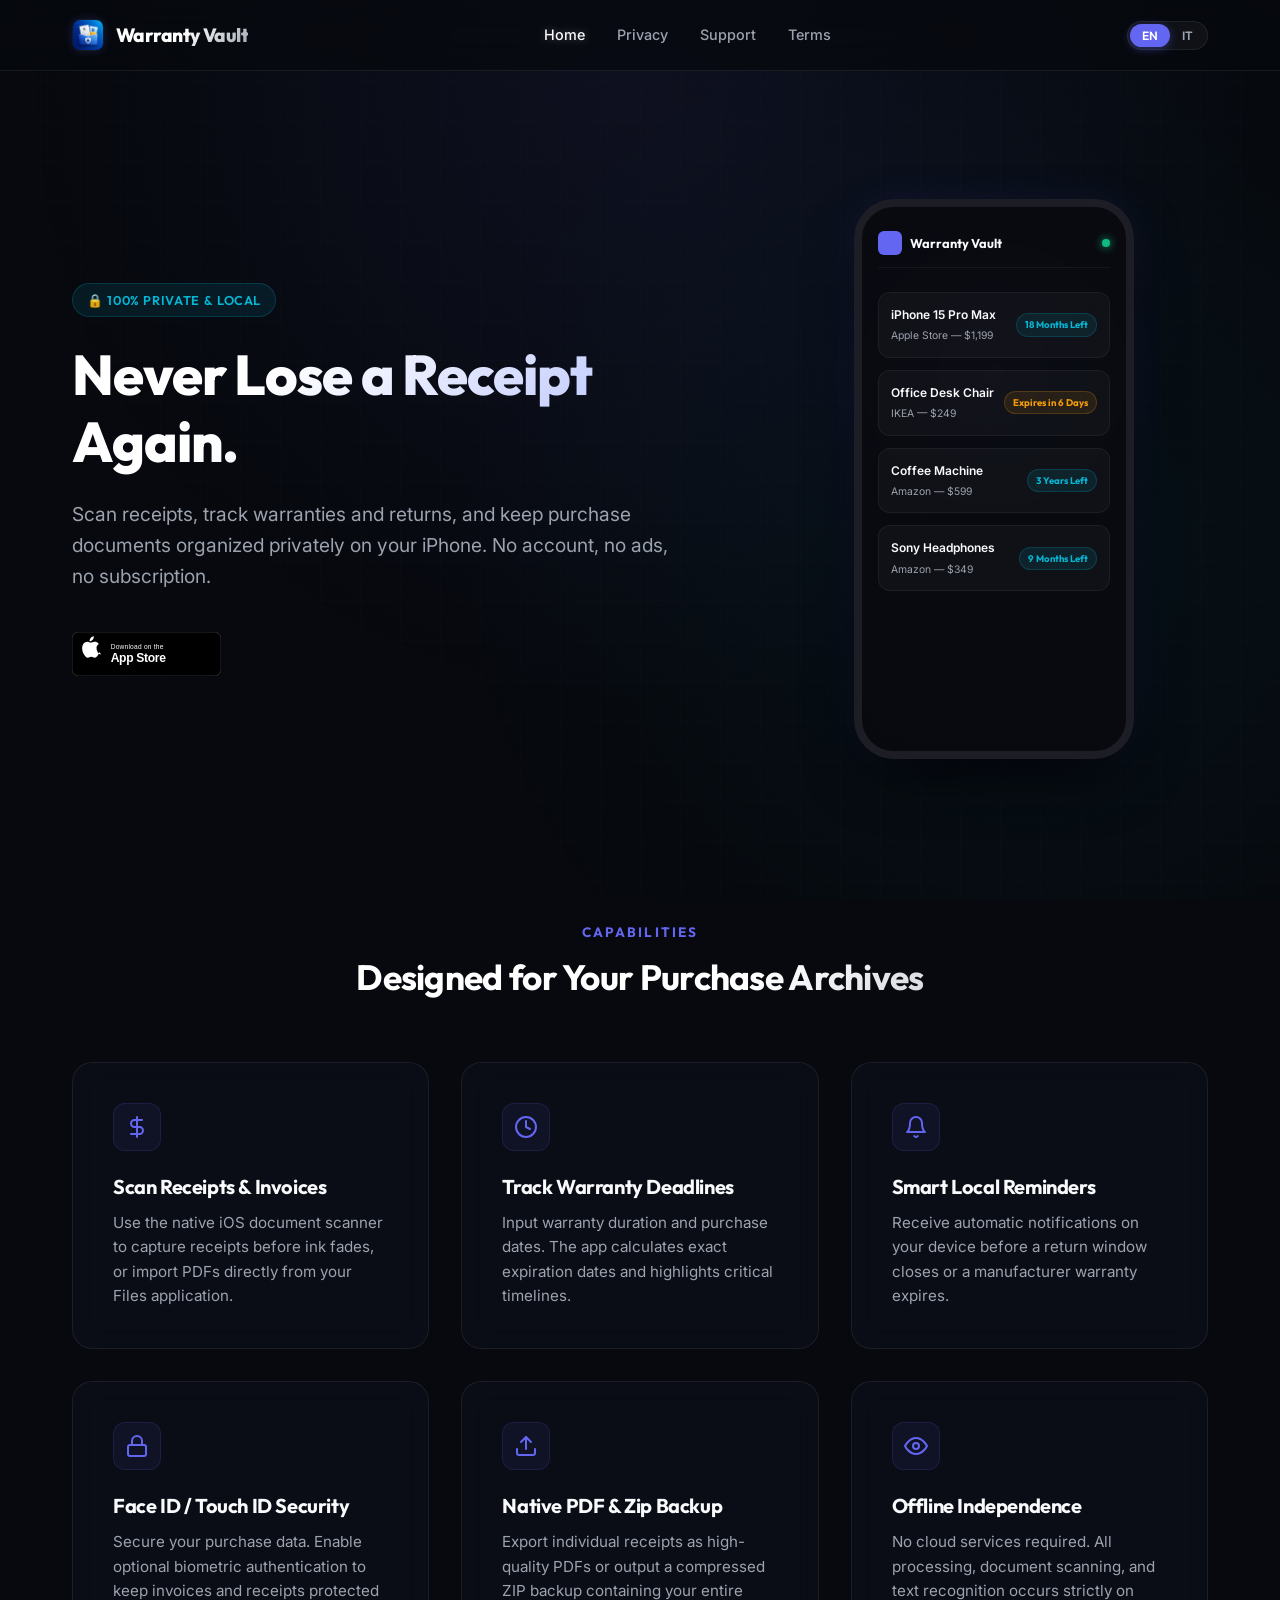
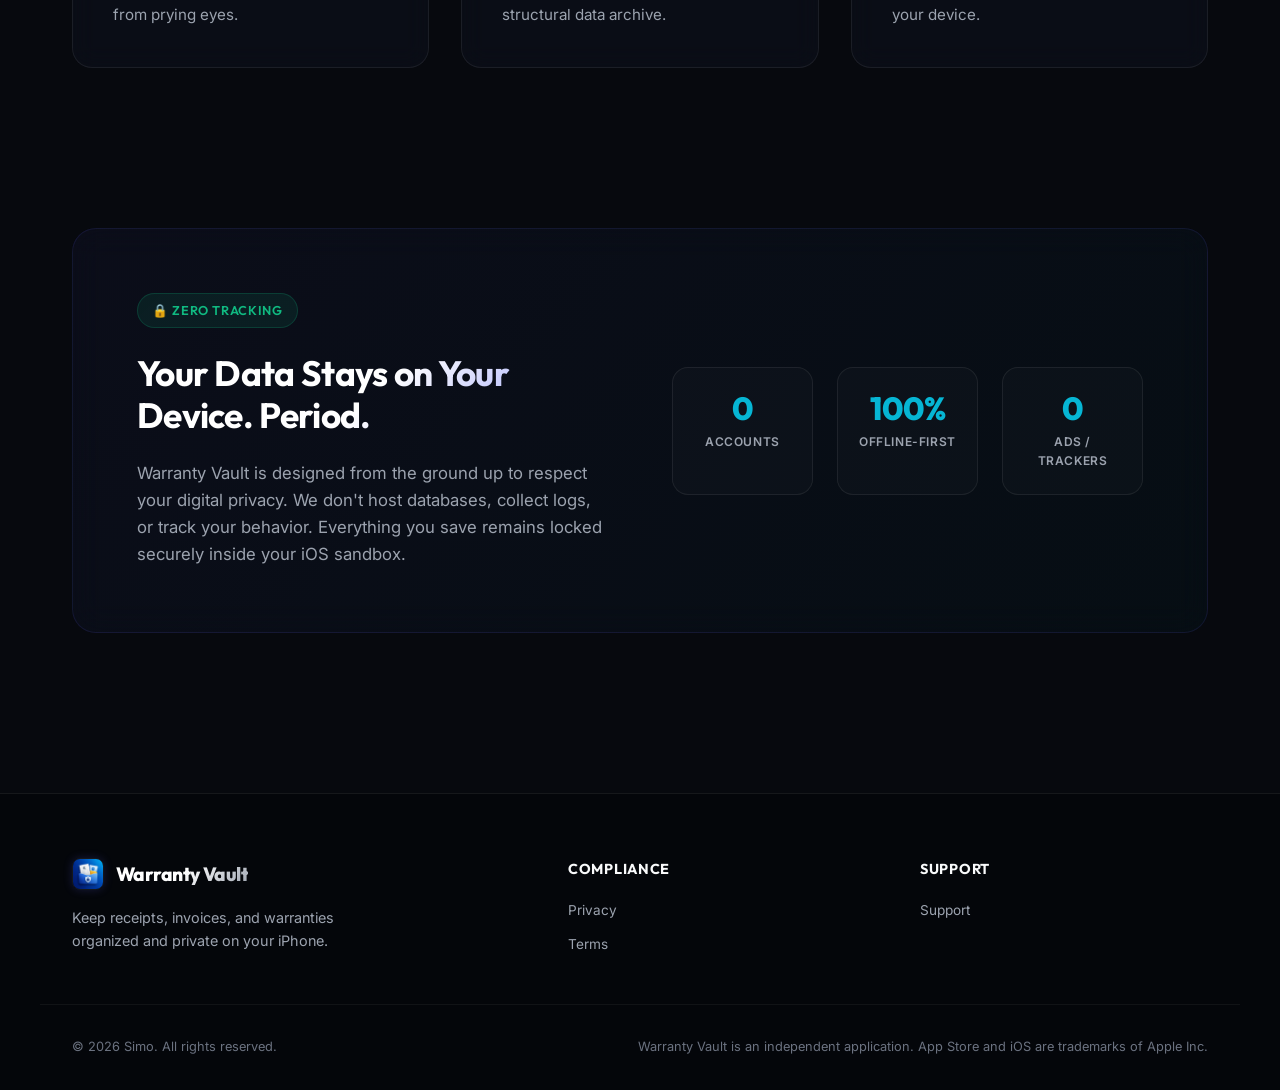
==== docs/index.html @ 7451a9cb "fix app + sito web" ====
<!DOCTYPE html>
<html lang="en">
<head>
  <meta charset="UTF-8">
  <meta name="viewport" content="width=device-width, initial-scale=1.0">
  <title>Warranty Vault — Receipt & Warranty Tracker for iOS</title>
  <meta name="description" content="Scan receipts, track warranties & returns, and keep purchase documents organized privately on your iPhone. No account, no ads, no subscriptions.">
  <link rel="stylesheet" href="style.css">
  <link rel="shortcut icon" href="assets/appicon.png" type="image/png">
</head>
<body>

  <!-- Navigation Header -->
  <header>
    <div class="container nav-container">
      <a href="index.html" class="logo-group">
        <img src="assets/appicon.png" alt="Warranty Vault Logo" class="logo-icon">
        <span class="logo-text">Warranty Vault</span>
      </a>
      
      <nav>
        <ul class="nav-links">
          <li><a href="index.html" class="nav-link active" data-i18n="nav_home">Home</a></li>
          <li><a href="privacy.html" class="nav-link" data-i18n="nav_privacy">Privacy</a></li>
          <li><a href="support.html" class="nav-link" data-i18n="nav_support">Support</a></li>
          <li><a href="terms.html" class="nav-link" data-i18n="nav_terms">Terms</a></li>
        </ul>
      </nav>

      <div class="nav-controls">
        <div class="lang-switch">
          <button class="lang-btn active" id="lang-en" onclick="setLanguage('en')">EN</button>
          <button class="lang-btn" id="lang-it" onclick="setLanguage('it')">IT</button>
        </div>
      </div>
    </div>
  </header>

  <!-- Hero Section -->
  <section class="hero-section">
    <div class="container hero-grid">
      <div class="hero-content">
        <span class="badge-privacy" data-i18n="hero_badge">🔒 100% Private &amp; Local</span>
        <h1 class="hero-title" data-i18n="hero_title">Never Lose a Receipt Again.</h1>
        <p class="hero-subtitle" data-i18n="hero_subtitle">Scan receipts, track warranties, and organize product documents privately in one secure vault. No accounts, no subscriptions, no tracking.</p>
        
        <div class="hero-ctas">
          <a href="#" class="btn-appstore">
            <img src="assets/appstore.svg" alt="Download on the App Store">
          </a>
        </div>
      </div>
      
      <div class="hero-mockup-wrapper">
        <div class="glow-backdrop"></div>
        <div class="phone-mockup-container">
          <div class="mockup-ui">
            <div class="mockup-header">
              <div class="mockup-logo-area">
                <div class="mockup-logo"></div>
                <span class="mockup-logo-text" data-i18n="mockup_logo_text">Warranty Vault</span>
              </div>
              <div class="mockup-status-dot"></div>
            </div>
            
            <div class="mockup-list">
              <div class="mockup-card">
                <div class="mockup-card-left">
                  <span class="mockup-card-title" data-i18n="mockup_c1_title">iPhone 15 Pro Max</span>
                  <span class="mockup-card-sub" data-i18n="mockup_c1_sub">Apple Store — $1,199</span>
                </div>
                <span class="mockup-card-badge badge-cyan" data-i18n="mockup_c1_badge">18 Months Left</span>
              </div>
              
              <div class="mockup-card">
                <div class="mockup-card-left">
                  <span class="mockup-card-title" data-i18n="mockup_c2_title">Office Desk Chair</span>
                  <span class="mockup-card-sub" data-i18n="mockup_c2_sub">IKEA — $249</span>
                </div>
                <span class="mockup-card-badge badge-yellow" data-i18n="mockup_c2_badge">Expires in 6 Days</span>
              </div>

              <div class="mockup-card">
                <div class="mockup-card-left">
                  <span class="mockup-card-title" data-i18n="mockup_c3_title">Coffee Machine</span>
                  <span class="mockup-card-sub" data-i18n="mockup_c3_sub">Amazon — $599</span>
                </div>
                <span class="mockup-card-badge badge-cyan" data-i18n="mockup_c3_badge">3 Years Left</span>
              </div>

              <div class="mockup-card">
                <div class="mockup-card-left">
                  <span class="mockup-card-title" data-i18n="mockup_c4_title">Noise Canceling Headphones</span>
                  <span class="mockup-card-sub" data-i18n="mockup_c4_sub">Sony — $349</span>
                </div>
                <span class="mockup-card-badge badge-cyan" data-i18n="mockup_c4_badge">9 Months Left</span>
              </div>
            </div>
          </div>
        </div>
      </div>
    </div>
  </section>

  <!-- Features Grid -->
  <section class="features-section">
    <div class="container">
      <div class="section-header">
        <span class="section-label" data-i18n="features_label">Capabilities</span>
        <h2 class="section-title" data-i18n="features_title">Designed for Your Purchase Archives</h2>
      </div>

      <div class="features-grid">
        <!-- Feature 1 -->
        <div class="feature-card">
          <div class="feature-icon-box">
            <svg xmlns="http://www.w3.org/2000/svg" width="24" height="24" viewBox="0 0 24 24" fill="none" stroke="currentColor" stroke-width="2" stroke-linecap="round" stroke-linejoin="round"><path d="M12 2v20M17 5H9.5a3.5 3.5 0 0 0 0 7h5a3.5 3.5 0 0 1 0 7H6"/></svg>
          </div>
          <h3 class="feature-card-title" data-i18n="f1_title">Scan Receipts &amp; Invoices</h3>
          <p class="feature-card-desc" data-i18n="f1_desc">Use the native iOS document scanner to capture receipts before ink fades, or import PDFs directly from your Files application.</p>
        </div>

        <!-- Feature 2 -->
        <div class="feature-card">
          <div class="feature-icon-box">
            <svg xmlns="http://www.w3.org/2000/svg" width="24" height="24" viewBox="0 0 24 24" fill="none" stroke="currentColor" stroke-width="2" stroke-linecap="round" stroke-linejoin="round"><circle cx="12" cy="12" r="10"/><polyline points="12 6 12 12 16 14"/></svg>
          </div>
          <h3 class="feature-card-title" data-i18n="f2_title">Track Warranty Deadlines</h3>
          <p class="feature-card-desc" data-i18n="f2_desc">Input warranty duration and purchase dates. The app calculates exact expiration dates and highlights critical timelines.</p>
        </div>

        <!-- Feature 3 -->
        <div class="feature-card">
          <div class="feature-icon-box">
            <svg xmlns="http://www.w3.org/2000/svg" width="24" height="24" viewBox="0 0 24 24" fill="none" stroke="currentColor" stroke-width="2" stroke-linecap="round" stroke-linejoin="round"><path d="M18 8A6 6 0 0 0 6 8c0 7-3 9-3 9h18s-3-2-3-9"/><path d="M13.73 21a2 2 0 0 1-3.46 0"/></svg>
          </div>
          <h3 class="feature-card-title" data-i18n="f3_title">Smart Local Reminders</h3>
          <p class="feature-card-desc" data-i18n="f3_desc">Receive automatic notifications on your device before a return window closes or a manufacturer warranty expires.</p>
        </div>

        <!-- Feature 4 -->
        <div class="feature-card">
          <div class="feature-icon-box">
            <svg xmlns="http://www.w3.org/2000/svg" width="24" height="24" viewBox="0 0 24 24" fill="none" stroke="currentColor" stroke-width="2" stroke-linecap="round" stroke-linejoin="round"><rect x="3" y="11" width="18" height="11" rx="2" ry="2"/><path d="M7 11V7a5 5 0 0 1 10 0v4"/></svg>
          </div>
          <h3 class="feature-card-title" data-i18n="f4_title">Face ID / Touch ID Security</h3>
          <p class="feature-card-desc" data-i18n="f4_desc">Secure your purchase data. Enable optional biometric authentication to keep invoices and receipts protected from prying eyes.</p>
        </div>

        <!-- Feature 5 -->
        <div class="feature-card">
          <div class="feature-icon-box">
            <svg xmlns="http://www.w3.org/2000/svg" width="24" height="24" viewBox="0 0 24 24" fill="none" stroke="currentColor" stroke-width="2" stroke-linecap="round" stroke-linejoin="round"><path d="M21 15v4a2 2 0 0 1-2 2H5a2 2 0 0 1-2-2v-4"/><polyline points="17 8 12 3 7 8"/><line x1="12" y1="3" x2="12" y2="15"/></svg>
          </div>
          <h3 class="feature-card-title" data-i18n="f5_title">Native PDF &amp; Zip Backup</h3>
          <p class="feature-card-desc" data-i18n="f5_desc">Export individual receipts as high-quality PDFs or output a compressed ZIP backup containing your entire structural data archive.</p>
        </div>

        <!-- Feature 6 -->
        <div class="feature-card">
          <div class="feature-icon-box">
            <svg xmlns="http://www.w3.org/2000/svg" width="24" height="24" viewBox="0 0 24 24" fill="none" stroke="currentColor" stroke-width="2" stroke-linecap="round" stroke-linejoin="round"><path d="M1 12s4-8 11-8 11 8 11 8-4 8-11 8-11-8-11-8z"/><circle cx="12" cy="12" r="3"/></svg>
          </div>
          <h3 class="feature-card-title" data-i18n="f6_title">Offline Independence</h3>
          <p class="feature-card-desc" data-i18n="f6_desc">No cloud services required. All processing, document scanning, and text recognition occurs strictly on your device.</p>
        </div>
      </div>
    </div>
  </section>

  <!-- Privacy Callout -->
  <section class="privacy-assurance-section">
    <div class="container">
      <div class="privacy-box">
        <div class="privacy-left">
          <span class="badge-privacy" style="background: rgba(16, 185, 129, 0.1); border-color: rgba(16, 185, 129, 0.2); color: #10b981;" data-i18n="priv_badge">🔒 Zero Tracking</span>
          <h2 class="privacy-title" data-i18n="priv_title">Your Data Stays on Your Device. Period.</h2>
          <p class="privacy-desc" data-i18n="priv_desc">Warranty Vault is designed from the ground up to respect your digital privacy. We don't host databases, collect logs, or track your behavior. Everything you save remains locked securely inside your iOS sandbox.</p>
        </div>
        <div class="privacy-metrics">
          <div class="metric-card">
            <div class="metric-val">0</div>
            <div class="metric-lbl" data-i18n="priv_m1">Accounts</div>
          </div>
          <div class="metric-card">
            <div class="metric-val">100%</div>
            <div class="metric-lbl" data-i18n="priv_m2">Offline-first</div>
          </div>
          <div class="metric-card">
            <div class="metric-val">0</div>
            <div class="metric-lbl" data-i18n="priv_m3">Ads / trackers</div>
          </div>
        </div>
      </div>
    </div>
  </section>

  <!-- Footer -->
  <footer>
    <div class="container footer-grid">
      <div class="footer-brand">
        <a href="index.html" class="logo-group">
          <img src="assets/appicon.png" alt="Warranty Vault Logo" class="logo-icon">
          <span class="logo-text">Warranty Vault</span>
        </a>
        <p class="footer-tagline" data-i18n="footer_tagline">Keep receipts, invoices, and warranties organized and private on your iPhone.</p>
      </div>
      
      <div class="footer-nav">
        <span class="footer-nav-title" data-i18n="footer_title_legal">Compliance</span>
        <ul class="footer-nav-links">
          <li><a href="privacy.html" class="footer-nav-link" data-i18n="nav_privacy">Privacy Policy</a></li>
          <li><a href="terms.html" class="footer-nav-link" data-i18n="nav_terms">Terms of Service</a></li>
        </ul>
      </div>

      <div class="footer-nav">
        <span class="footer-nav-title" data-i18n="footer_title_support">Support</span>
        <ul class="footer-nav-links">
          <li><a href="support.html" class="footer-nav-link" data-i18n="nav_support">Contact Support / FAQs</a></li>
        </ul>
      </div>
    </div>
    
    <div class="container footer-bottom">
      <span data-i18n="footer_copyright">© 2026 Simo. All rights reserved.</span>
      <span data-i18n="footer_legal_notes">Warranty Vault is an independent application. App Store and iOS are trademarks of Apple Inc.</span>
    </div>
  </footer>

  <script src="app.js"></script>
</body>
</html>
---- docs/style.css ----
@import url('https://fonts.googleapis.com/css2?family=Inter:wght@300;400;500;600;700&family=Outfit:wght@400;500;600;700;800&display=swap');

:root {
  --bg-primary: #07090e;
  --bg-secondary: #0f131f;
  --bg-card: rgba(15, 20, 35, 0.4);
  --bg-glass: rgba(255, 255, 255, 0.02);
  --border-glass: rgba(255, 255, 255, 0.07);
  --border-glass-hover: rgba(255, 255, 255, 0.15);
  
  --accent-primary: #6366f1;
  --accent-primary-rgb: 99, 102, 241;
  --accent-secondary: #06b6d4;
  --accent-secondary-rgb: 6, 182, 212;
  
  --text-primary: #f9fafb;
  --text-secondary: #9ca3af;
  --text-muted: #6b7280;
  
  --font-sans: 'Inter', -apple-system, BlinkMacSystemFont, "Segoe UI", Roboto, Helvetica, Arial, sans-serif;
  --font-tech: 'Outfit', sans-serif;
  
  --transition-smooth: all 0.3s cubic-bezier(0.4, 0, 0.2, 1);
  --glow-shadow: 0 0 30px rgba(99, 102, 241, 0.15);
  --container-width: 1200px;
}

/* Base Reset */
*, *::before, *::after {
  box-sizing: border-box;
  margin: 0;
  padding: 0;
}

html {
  scroll-behavior: smooth;
  color-scheme: dark;
}

body {
  font-family: var(--font-sans);
  background-color: var(--bg-primary);
  color: var(--text-primary);
  line-height: 1.6;
  overflow-x: hidden;
  position: relative;
}

/* Geometric Tech Background Grid Overlay */
body::before {
  content: "";
  position: fixed;
  top: 0;
  left: 0;
  width: 100vw;
  height: 100vh;
  background-image: 
    radial-gradient(circle at 50% 10%, rgba(99, 102, 241, 0.08) 0%, transparent 60%),
    radial-gradient(circle at 80% 60%, rgba(6, 182, 212, 0.05) 0%, transparent 50%),
    linear-gradient(rgba(255, 255, 255, 0.007) 1px, transparent 1px),
    linear-gradient(90deg, rgba(255, 255, 255, 0.007) 1px, transparent 1px);
  background-size: 100% 100%, 100% 100%, 40px 40px, 40px 40px;
  z-index: -1;
  pointer-events: none;
}

/* Scrollbar Styling */
::-webkit-scrollbar {
  width: 8px;
}
::-webkit-scrollbar-track {
  background: var(--bg-primary);
}
::-webkit-scrollbar-thumb {
  background: rgba(255, 255, 255, 0.1);
  border-radius: 4px;
}
::-webkit-scrollbar-thumb:hover {
  background: var(--accent-primary);
}

/* Typography */
h1, h2, h3, h4 {
  font-family: var(--font-tech);
  font-weight: 700;
  letter-spacing: -0.02em;
  line-height: 1.2;
}

a {
  color: inherit;
  text-decoration: none;
  transition: var(--transition-smooth);
}

/* Custom Selection Color */
::selection {
  background-color: rgba(99, 102, 241, 0.3);
  color: #fff;
}

/* Shared Containers */
.container {
  max-width: var(--container-width);
  margin: 0 auto;
  padding: 0 2rem;
  width: 100%;
}

/* Navigation Header */
header {
  position: sticky;
  top: 0;
  width: 100%;
  z-index: 100;
  background: rgba(7, 9, 14, 0.7);
  backdrop-filter: blur(16px);
  -webkit-backdrop-filter: blur(16px);
  border-bottom: 1px solid var(--border-glass);
}

header .nav-container {
  display: flex;
  justify-content: space-between;
  align-items: center;
  height: 70px;
}

.logo-group {
  display: flex;
  align-items: center;
  gap: 0.75rem;
}

.logo-icon {
  width: 32px;
  height: 32px;
  border-radius: 8px;
  border: 1px solid var(--border-glass);
  box-shadow: 0 0 10px rgba(99, 102, 241, 0.2);
}

.logo-text {
  font-family: var(--font-tech);
  font-weight: 800;
  font-size: 1.2rem;
  letter-spacing: -0.03em;
  background: linear-gradient(135deg, #fff 50%, #9ca3af 100%);
  -webkit-background-clip: text;
  -webkit-text-fill-color: transparent;
}

.nav-links {
  display: flex;
  align-items: center;
  gap: 2rem;
  list-style: none;
}

.nav-link {
  font-size: 0.9rem;
  color: var(--text-secondary);
  font-weight: 500;
}

.nav-link:hover, .nav-link.active {
  color: var(--text-primary);
  text-shadow: 0 0 10px rgba(255, 255, 255, 0.3);
}

/* Controls (Language switch) */
.nav-controls {
  display: flex;
  align-items: center;
  gap: 1rem;
}

.lang-switch {
  display: flex;
  background: rgba(255, 255, 255, 0.04);
  border: 1px solid var(--border-glass);
  border-radius: 20px;
  padding: 2px;
  position: relative;
}

.lang-btn {
  background: transparent;
  border: none;
  color: var(--text-secondary);
  padding: 4px 12px;
  font-family: var(--font-tech);
  font-weight: 600;
  font-size: 0.75rem;
  cursor: pointer;
  border-radius: 18px;
  transition: var(--transition-smooth);
}

.lang-btn.active {
  background: var(--accent-primary);
  color: #fff;
  box-shadow: 0 2px 10px rgba(99, 102, 241, 0.4);
}

/* Hero Section */
.hero-section {
  padding: 8rem 0 5rem 0;
  position: relative;
  overflow: hidden;
}

.hero-grid {
  display: grid;
  grid-template-columns: 1.2fr 0.8fr;
  gap: 4rem;
  align-items: center;
}

.hero-content {
  display: flex;
  flex-direction: column;
  gap: 1.5rem;
}

.badge-privacy {
  display: inline-flex;
  align-items: center;
  gap: 0.5rem;
  background: rgba(6, 182, 212, 0.1);
  border: 1px solid rgba(6, 182, 212, 0.2);
  color: var(--accent-secondary);
  font-family: var(--font-tech);
  font-weight: 600;
  font-size: 0.8rem;
  padding: 6px 14px;
  border-radius: 50px;
  align-self: flex-start;
  letter-spacing: 0.05em;
  text-transform: uppercase;
}

.hero-title {
  font-size: 3.5rem;
  font-weight: 800;
  background: linear-gradient(135deg, #ffffff 30%, #a5b4fc 100%);
  -webkit-background-clip: text;
  -webkit-text-fill-color: transparent;
}

.hero-subtitle {
  font-size: 1.2rem;
  color: var(--text-secondary);
  max-width: 600px;
}

.hero-ctas {
  display: flex;
  align-items: center;
  gap: 1.25rem;
  margin-top: 1rem;
}

.btn-primary {
  display: inline-flex;
  align-items: center;
  justify-content: center;
  background: linear-gradient(135deg, var(--accent-primary) 0%, #4338ca 100%);
  border: 1px solid rgba(255, 255, 255, 0.1);
  color: #fff;
  font-family: var(--font-tech);
  font-weight: 600;
  padding: 12px 28px;
  border-radius: 10px;
  gap: 0.75rem;
  box-shadow: var(--glow-shadow);
}

.btn-primary:hover {
  transform: translateY(-2px);
  box-shadow: 0 0 40px rgba(99, 102, 241, 0.35);
  border-color: rgba(255, 255, 255, 0.25);
}

.btn-appstore img {
  height: 44px;
  width: auto;
  display: block;
}

.btn-appstore:hover {
  transform: translateY(-2px);
  filter: brightness(1.1);
}

/* Glass Mockup Frame */
.hero-mockup-wrapper {
  position: relative;
  display: flex;
  justify-content: center;
}

.phone-mockup-container {
  width: 280px;
  height: 560px;
  background: rgba(10, 10, 15, 0.85);
  border: 8px solid #1c1d25;
  border-radius: 40px;
  box-shadow: 0 25px 60px -15px rgba(0, 0, 0, 0.9), 0 0 40px rgba(99, 102, 241, 0.1);
  overflow: hidden;
  position: relative;
}

/* Dynamic glow effect behind phone */
.glow-backdrop {
  position: absolute;
  width: 350px;
  height: 350px;
  background: radial-gradient(circle, rgba(99, 102, 241, 0.15) 0%, transparent 70%);
  z-index: -1;
  filter: blur(20px);
}

/* Internal Mockup Shell (UI of Warranty Vault) */
.mockup-ui {
  display: flex;
  flex-direction: column;
  height: 100%;
  padding: 1.5rem 1rem;
}

.mockup-header {
  display: flex;
  justify-content: space-between;
  align-items: center;
  margin-bottom: 1.5rem;
  border-bottom: 1px solid rgba(255, 255, 255, 0.05);
  padding-bottom: 0.75rem;
}

.mockup-logo-area {
  display: flex;
  align-items: center;
  gap: 0.5rem;
}

.mockup-logo {
  width: 24px;
  height: 24px;
  border-radius: 6px;
  background: var(--accent-primary);
}

.mockup-logo-text {
  font-family: var(--font-tech);
  font-size: 0.8rem;
  font-weight: 700;
}

.mockup-status-dot {
  width: 8px;
  height: 8px;
  border-radius: 50%;
  background: #10b981;
  box-shadow: 0 0 8px #10b981;
}

/* Mockup Lists */
.mockup-list {
  display: flex;
  flex-direction: column;
  gap: 0.75rem;
}

.mockup-card {
  background: rgba(255, 255, 255, 0.03);
  border: 1px solid rgba(255, 255, 255, 0.05);
  border-radius: 12px;
  padding: 0.75rem;
  display: flex;
  justify-content: space-between;
  align-items: center;
}

.mockup-card-left {
  display: flex;
  flex-direction: column;
  gap: 0.25rem;
}

.mockup-card-title {
  font-size: 0.75rem;
  font-weight: 600;
}

.mockup-card-sub {
  font-size: 0.65rem;
  color: var(--text-secondary);
}

.mockup-card-badge {
  font-size: 0.6rem;
  font-family: var(--font-tech);
  font-weight: 700;
  padding: 3px 8px;
  border-radius: 30px;
}

.badge-cyan {
  background: rgba(6, 182, 212, 0.1);
  color: var(--accent-secondary);
  border: 1px solid rgba(6, 182, 212, 0.2);
}

.badge-yellow {
  background: rgba(245, 158, 11, 0.1);
  color: #f59e0b;
  border: 1px solid rgba(245, 158, 11, 0.2);
}

/* Section Header */
.section-header {
  text-align: center;
  margin-bottom: 4rem;
}

.section-label {
  display: inline-block;
  font-family: var(--font-tech);
  color: var(--accent-primary);
  font-weight: 700;
  font-size: 0.85rem;
  letter-spacing: 0.15em;
  text-transform: uppercase;
  margin-bottom: 0.75rem;
}

.section-title {
  font-size: 2.2rem;
  background: linear-gradient(135deg, #fff 60%, #9ca3af 100%);
  -webkit-background-clip: text;
  -webkit-text-fill-color: transparent;
}

/* Features Grid */
.features-section {
  padding: 5rem 0;
}

.features-grid {
  display: grid;
  grid-template-columns: repeat(auto-fit, minmax(320px, 1fr));
  gap: 2rem;
}

.feature-card {
  background: var(--bg-card);
  border: 1px solid var(--border-glass);
  border-radius: 20px;
  padding: 2.5rem;
  backdrop-filter: blur(12px);
  -webkit-backdrop-filter: blur(12px);
  transition: var(--transition-smooth);
  position: relative;
  overflow: hidden;
}

.feature-card::before {
  content: "";
  position: absolute;
  top: 0;
  left: 0;
  width: 100%;
  height: 2px;
  background: linear-gradient(90deg, var(--accent-primary), var(--accent-secondary));
  opacity: 0;
  transition: var(--transition-smooth);
}

.feature-card:hover {
  transform: translateY(-5px);
  border-color: var(--border-glass-hover);
  box-shadow: 0 10px 30px -10px rgba(0, 0, 0, 0.5), 0 0 20px rgba(99, 102, 241, 0.05);
}

.feature-card:hover::before {
  opacity: 1;
}

.feature-icon-box {
  width: 48px;
  height: 48px;
  border-radius: 12px;
  background: rgba(99, 102, 241, 0.07);
  border: 1px solid rgba(99, 102, 241, 0.15);
  display: flex;
  align-items: center;
  justify-content: center;
  margin-bottom: 1.5rem;
  color: var(--accent-primary);
}

.feature-card:hover .feature-icon-box {
  background: rgba(99, 102, 241, 0.15);
  color: #fff;
  border-color: var(--accent-primary);
  box-shadow: 0 0 12px rgba(99, 102, 241, 0.2);
}

.feature-card-title {
  font-size: 1.25rem;
  margin-bottom: 0.75rem;
}

.feature-card-desc {
  font-size: 0.95rem;
  color: var(--text-secondary);
}

/* Privacy Assurance Section */
.privacy-assurance-section {
  padding: 5rem 0;
}

.privacy-box {
  background: linear-gradient(135deg, rgba(99, 102, 241, 0.05) 0%, rgba(6, 182, 212, 0.03) 100%);
  border: 1px solid rgba(99, 102, 241, 0.12);
  border-radius: 24px;
  padding: 4rem;
  backdrop-filter: blur(16px);
  -webkit-backdrop-filter: blur(16px);
  display: grid;
  grid-template-columns: 1fr 1fr;
  gap: 4rem;
  align-items: center;
}

.privacy-left {
  display: flex;
  flex-direction: column;
  gap: 1.5rem;
}

.privacy-title {
  font-size: 2.2rem;
  background: linear-gradient(135deg, #fff 50%, #818cf8 100%);
  -webkit-background-clip: text;
  -webkit-text-fill-color: transparent;
}

.privacy-desc {
  color: var(--text-secondary);
  font-size: 1.05rem;
}

.privacy-metrics {
  display: grid;
  grid-template-columns: repeat(3, 1fr);
  gap: 1.5rem;
  text-align: center;
}

.metric-card {
  background: rgba(255, 255, 255, 0.02);
  border: 1px solid var(--border-glass);
  border-radius: 16px;
  padding: 1.5rem 1rem;
}

.metric-val {
  font-family: var(--font-tech);
  font-size: 2rem;
  font-weight: 800;
  color: var(--accent-secondary);
  line-height: 1;
  margin-bottom: 0.5rem;
}

.metric-lbl {
  font-size: 0.75rem;
  font-weight: 600;
  text-transform: uppercase;
  color: var(--text-secondary);
  letter-spacing: 0.05em;
}

/* Static Docs Layout (Privacy / Support / Terms) */
.page-hero {
  padding: 6rem 0 3rem 0;
  text-align: center;
  border-bottom: 1px solid var(--border-glass);
  margin-bottom: 4rem;
}

.page-title {
  font-size: 2.8rem;
  margin-bottom: 0.5rem;
  background: linear-gradient(135deg, #fff 50%, #a5b4fc 100%);
  -webkit-background-clip: text;
  -webkit-text-fill-color: transparent;
}

.page-subtitle {
  color: var(--text-secondary);
  font-size: 1rem;
}

.doc-layout {
  display: grid;
  grid-template-columns: 3fr 1fr;
  gap: 4rem;
  padding-bottom: 8rem;
}

.doc-content {
  background: var(--bg-card);
  border: 1px solid var(--border-glass);
  border-radius: 20px;
  padding: 3rem;
  backdrop-filter: blur(12px);
  -webkit-backdrop-filter: blur(12px);
}

.doc-section {
  margin-bottom: 2.5rem;
}

.doc-section:last-child {
  margin-bottom: 0;
}

.doc-section h2 {
  font-size: 1.4rem;
  color: var(--text-primary);
  margin-bottom: 1rem;
  border-bottom: 1px solid rgba(255, 255, 255, 0.05);
  padding-bottom: 0.5rem;
}

.doc-section p {
  color: var(--text-secondary);
  font-size: 0.95rem;
  margin-bottom: 1rem;
}

.doc-section ul {
  list-style: none;
  margin-left: 0.5rem;
  margin-bottom: 1.5rem;
}

.doc-section li {
  color: var(--text-secondary);
  font-size: 0.95rem;
  margin-bottom: 0.5rem;
  position: relative;
  padding-left: 1.25rem;
}

.doc-section li::before {
  content: "•";
  color: var(--accent-primary);
  font-size: 1.2rem;
  position: absolute;
  left: 0;
  top: -2px;
}

.doc-sidebar {
  display: flex;
  flex-direction: column;
  gap: 2rem;
}

.sidebar-box {
  background: var(--bg-card);
  border: 1px solid var(--border-glass);
  border-radius: 16px;
  padding: 1.5rem;
  backdrop-filter: blur(12px);
  -webkit-backdrop-filter: blur(12px);
}

.sidebar-title {
  font-size: 1rem;
  margin-bottom: 0.75rem;
}

.sidebar-desc {
  font-size: 0.85rem;
  color: var(--text-secondary);
  margin-bottom: 1rem;
}

/* Interactive FAQ Grid */
.faq-grid {
  display: flex;
  flex-direction: column;
  gap: 1rem;
  margin-top: 1.5rem;
}

.faq-item {
  background: rgba(255, 255, 255, 0.015);
  border: 1px solid var(--border-glass);
  border-radius: 12px;
  overflow: hidden;
  transition: var(--transition-smooth);
}

.faq-question {
  width: 100%;
  background: transparent;
  border: none;
  color: var(--text-primary);
  text-align: left;
  font-family: var(--font-tech);
  font-size: 0.95rem;
  font-weight: 600;
  padding: 1.25rem;
  cursor: pointer;
  display: flex;
  justify-content: space-between;
  align-items: center;
}

.faq-question::after {
  content: "+";
  font-size: 1.2rem;
  color: var(--accent-primary);
  transition: var(--transition-smooth);
}

.faq-item.active {
  border-color: rgba(99, 102, 241, 0.3);
  background: rgba(255, 255, 255, 0.03);
}

.faq-item.active .faq-question::after {
  content: "−";
  transform: rotate(180deg);
}

.faq-answer {
  max-height: 0;
  overflow: hidden;
  transition: max-height 0.3s cubic-bezier(0, 1, 0, 1);
  padding: 0 1.25rem;
  color: var(--text-secondary);
  font-size: 0.9rem;
}

.faq-item.active .faq-answer {
  max-height: 1000px;
  padding-bottom: 1.25rem;
  transition: max-height 0.3s cubic-bezier(1, 0, 1, 0);
}

/* Dynamic Support Form Setup */
.support-form {
  display: flex;
  flex-direction: column;
  gap: 1.25rem;
  margin-top: 1.5rem;
}

.form-group {
  display: flex;
  flex-direction: column;
  gap: 0.5rem;
}

.form-label {
  font-size: 0.85rem;
  font-weight: 500;
  color: var(--text-secondary);
}

.form-input, .form-textarea {
  background: rgba(255, 255, 255, 0.02);
  border: 1px solid var(--border-glass);
  border-radius: 10px;
  color: #fff;
  padding: 0.75rem 1rem;
  font-family: var(--font-sans);
  font-size: 0.9rem;
  transition: var(--transition-smooth);
}

.form-input:focus, .form-textarea:focus {
  outline: none;
  background: rgba(255, 255, 255, 0.04);
  border-color: var(--accent-primary);
  box-shadow: 0 0 12px rgba(99, 102, 241, 0.15);
}

/* Modern HTML5 User Validation (Valid / Invalid states on unfocus) */
.form-input:user-invalid, .form-textarea:user-invalid {
  border-color: #ef4444;
  background: rgba(239, 68, 68, 0.02);
}

.form-input:user-valid, .form-textarea:user-valid {
  border-color: #10b981;
}

.form-textarea {
  resize: vertical;
  min-height: 120px;
}

.form-submit-btn {
  background: linear-gradient(135deg, var(--accent-primary) 0%, #4338ca 100%);
  border: none;
  color: #fff;
  font-family: var(--font-tech);
  font-weight: 600;
  padding: 10px 24px;
  border-radius: 8px;
  cursor: pointer;
  transition: var(--transition-smooth);
  align-self: flex-start;
  box-shadow: 0 4px 12px rgba(99, 102, 241, 0.2);
}

.form-submit-btn:hover {
  transform: translateY(-1px);
  box-shadow: 0 4px 20px rgba(99, 102, 241, 0.4);
}

.form-status-msg {
  padding: 1rem;
  border-radius: 8px;
  font-size: 0.85rem;
  display: none;
  font-weight: 500;
  animation: fadeIn 0.3s ease;
}

.form-status-msg.success {
  background: rgba(16, 185, 129, 0.1);
  border: 1px solid rgba(16, 185, 129, 0.2);
  color: #10b981;
}

/* Footer Section */
footer {
  background: #04060a;
  border-top: 1px solid var(--border-glass);
  padding: 4rem 0 2rem 0;
  margin-top: 5rem;
}

.footer-grid {
  display: grid;
  grid-template-columns: 1.5fr 1fr 1fr;
  gap: 4rem;
  margin-bottom: 3rem;
}

.footer-brand {
  display: flex;
  flex-direction: column;
  gap: 1rem;
}

.footer-tagline {
  font-size: 0.9rem;
  color: var(--text-secondary);
  max-width: 320px;
}

.footer-nav {
  display: flex;
  flex-direction: column;
  gap: 1rem;
}

.footer-nav-title {
  font-family: var(--font-tech);
  font-size: 0.9rem;
  font-weight: 700;
  text-transform: uppercase;
  letter-spacing: 0.05em;
  color: var(--text-primary);
}

.footer-nav-links {
  list-style: none;
  display: flex;
  flex-direction: column;
  gap: 0.5rem;
}

.footer-nav-link {
  font-size: 0.85rem;
  color: var(--text-secondary);
}

.footer-nav-link:hover {
  color: var(--text-primary);
  padding-left: 4px;
}

.footer-bottom {
  display: flex;
  justify-content: space-between;
  align-items: center;
  border-top: 1px solid rgba(255, 255, 255, 0.05);
  padding-top: 2rem;
  color: var(--text-muted);
  font-size: 0.8rem;
}

/* Translation engine transition opacity class */
.fade-out {
  opacity: 0.2;
}

/* Simple Keyframes animations */
@keyframes fadeIn {
  from { opacity: 0; transform: translateY(10px); }
  to { opacity: 1; transform: translateY(0); }
}

/* Responsive Breaks */
@media (max-width: 968px) {
  .hero-grid {
    grid-template-columns: 1fr;
    text-align: center;
    gap: 3rem;
  }
  
  .badge-privacy {
    align-self: center;
  }
  
  .hero-ctas {
    justify-content: center;
  }
  
  .privacy-box {
    grid-template-columns: 1fr;
    gap: 3rem;
    padding: 3rem;
  }
  
  .doc-layout {
    grid-template-columns: 1fr;
    gap: 3rem;
  }
  
  .footer-grid {
    grid-template-columns: 1fr;
    gap: 2.5rem;
  }
}

@media (max-width: 576px) {
  .hero-title {
    font-size: 2.5rem;
  }
  
  .hero-subtitle {
    font-size: 1rem;
  }
  
  .hero-ctas {
    flex-direction: column;
    width: 100%;
  }
  
  .btn-primary {
    width: 100%;
  }
  
  .btn-appstore {
    width: 100%;
    display: flex;
    justify-content: center;
  }
  
  .container {
    padding: 0 1rem;
  }
  
  .doc-content {
    padding: 2rem 1.5rem;
  }
}
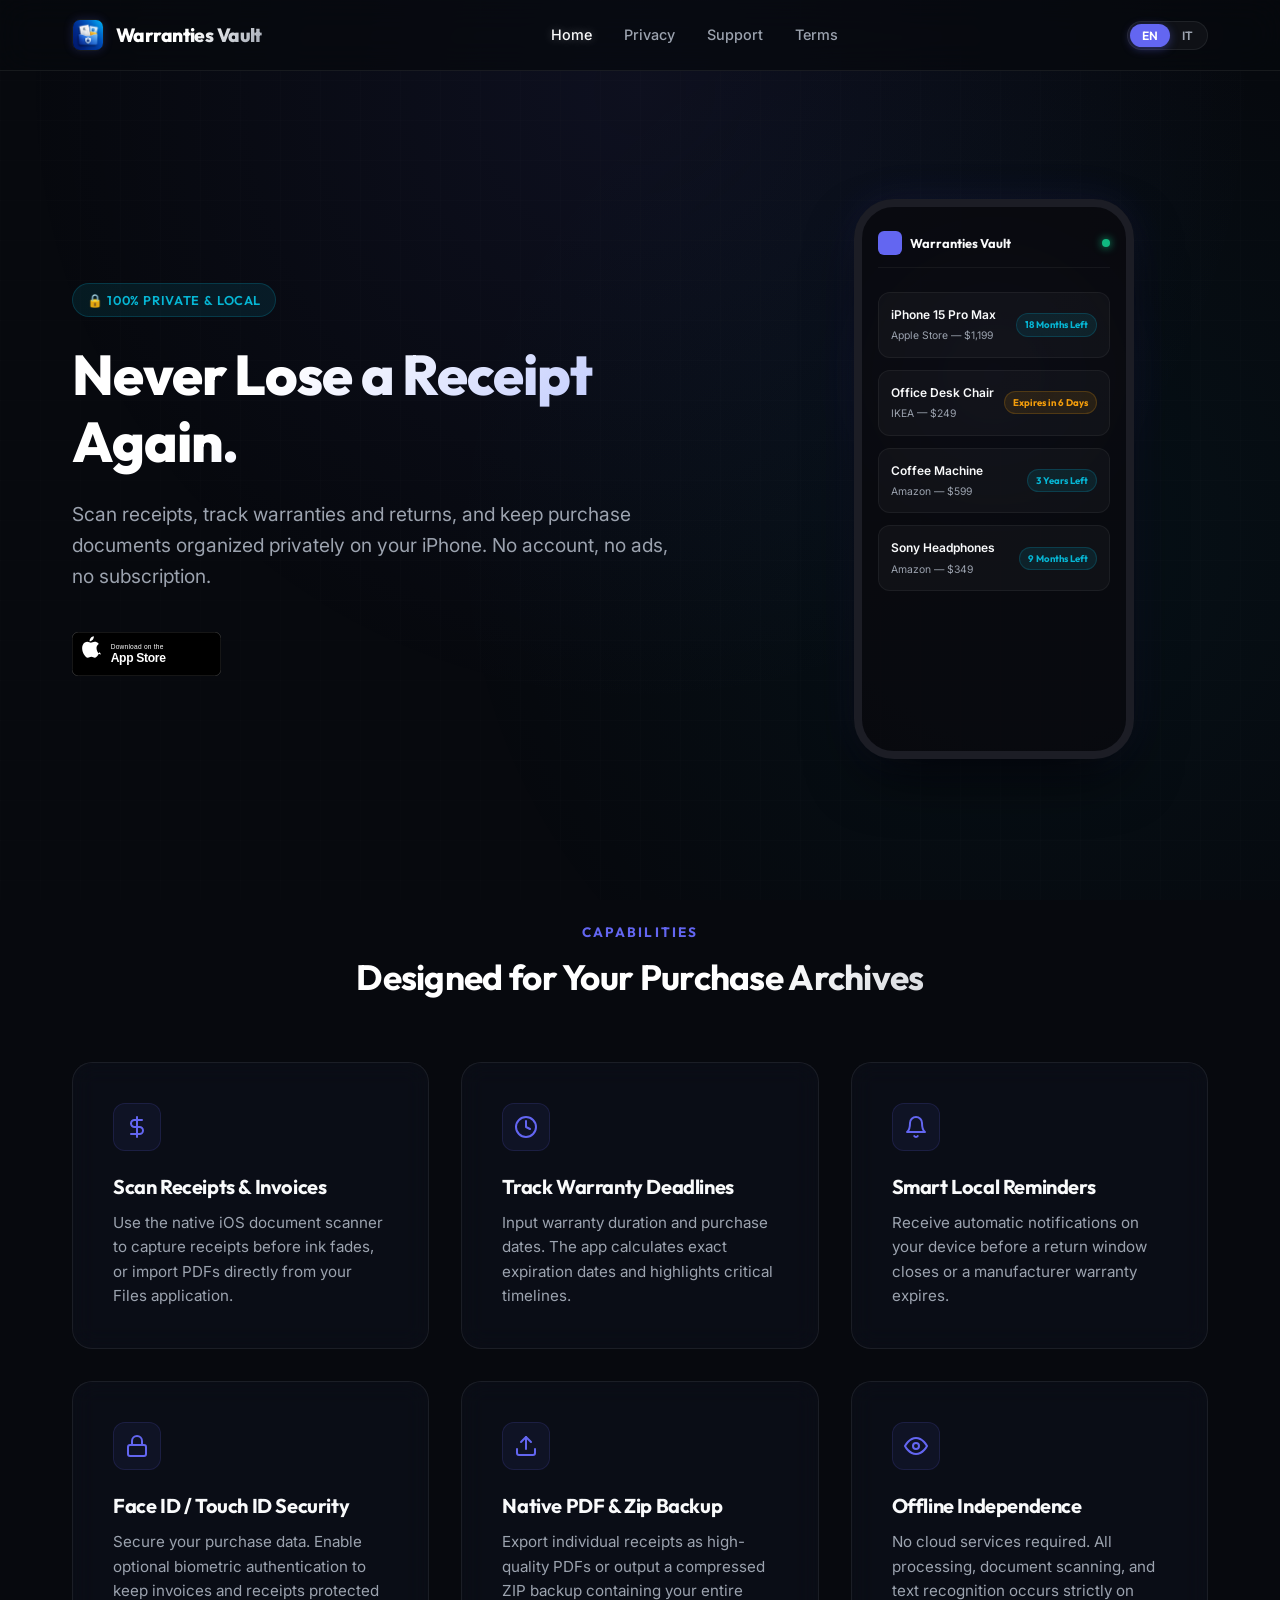
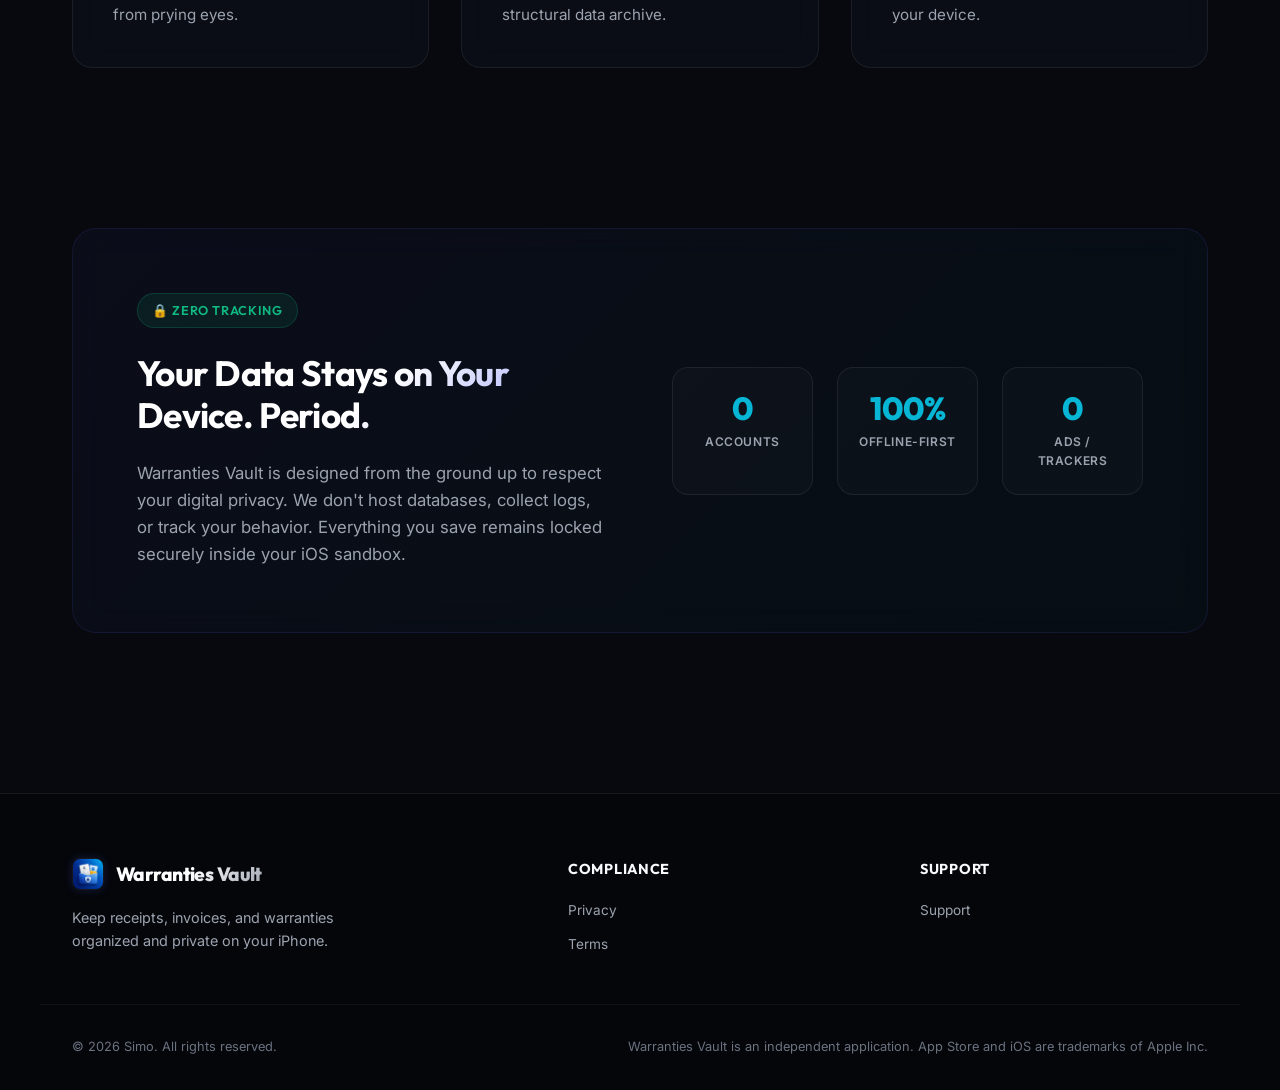
==== commit 19e38ab4: "rebranding corretto" ====
--- a/docs/index.html
+++ b/docs/index.html
@@ -3,7 +3,7 @@
 <head>
   <meta charset="UTF-8">
   <meta name="viewport" content="width=device-width, initial-scale=1.0">
-  <title>Warranty Vault — Receipt & Warranty Tracker for iOS</title>
+  <title>Warranties Vault — Receipt & Warranty Tracker for iOS</title>
   <meta name="description" content="Scan receipts, track warranties & returns, and keep purchase documents organized privately on your iPhone. No account, no ads, no subscriptions.">
   <link rel="stylesheet" href="style.css">
   <link rel="shortcut icon" href="assets/appicon.png" type="image/png">
@@ -14,8 +14,8 @@
   <header>
     <div class="container nav-container">
       <a href="index.html" class="logo-group">
-        <img src="assets/appicon.png" alt="Warranty Vault Logo" class="logo-icon">
-        <span class="logo-text">Warranty Vault</span>
+        <img src="assets/appicon.png" alt="Warranties Vault Logo" class="logo-icon">
+        <span class="logo-text">Warranties Vault</span>
       </a>
       
       <nav>
@@ -58,7 +58,7 @@
             <div class="mockup-header">
               <div class="mockup-logo-area">
                 <div class="mockup-logo"></div>
-                <span class="mockup-logo-text" data-i18n="mockup_logo_text">Warranty Vault</span>
+                <span class="mockup-logo-text" data-i18n="mockup_logo_text">Warranties Vault</span>
               </div>
               <div class="mockup-status-dot"></div>
             </div>
@@ -175,7 +175,7 @@
         <div class="privacy-left">
           <span class="badge-privacy" style="background: rgba(16, 185, 129, 0.1); border-color: rgba(16, 185, 129, 0.2); color: #10b981;" data-i18n="priv_badge">🔒 Zero Tracking</span>
           <h2 class="privacy-title" data-i18n="priv_title">Your Data Stays on Your Device. Period.</h2>
-          <p class="privacy-desc" data-i18n="priv_desc">Warranty Vault is designed from the ground up to respect your digital privacy. We don't host databases, collect logs, or track your behavior. Everything you save remains locked securely inside your iOS sandbox.</p>
+          <p class="privacy-desc" data-i18n="priv_desc">Warranties Vault is designed from the ground up to respect your digital privacy. We don't host databases, collect logs, or track your behavior. Everything you save remains locked securely inside your iOS sandbox.</p>
         </div>
         <div class="privacy-metrics">
           <div class="metric-card">
@@ -200,8 +200,8 @@
     <div class="container footer-grid">
       <div class="footer-brand">
         <a href="index.html" class="logo-group">
-          <img src="assets/appicon.png" alt="Warranty Vault Logo" class="logo-icon">
-          <span class="logo-text">Warranty Vault</span>
+          <img src="assets/appicon.png" alt="Warranties Vault Logo" class="logo-icon">
+          <span class="logo-text">Warranties Vault</span>
         </a>
         <p class="footer-tagline" data-i18n="footer_tagline">Keep receipts, invoices, and warranties organized and private on your iPhone.</p>
       </div>
@@ -224,7 +224,7 @@
     
     <div class="container footer-bottom">
       <span data-i18n="footer_copyright">© 2026 Simo. All rights reserved.</span>
-      <span data-i18n="footer_legal_notes">Warranty Vault is an independent application. App Store and iOS are trademarks of Apple Inc.</span>
+      <span data-i18n="footer_legal_notes">Warranties Vault is an independent application. App Store and iOS are trademarks of Apple Inc.</span>
     </div>
   </footer>
 
--- a/docs/style.css
+++ b/docs/style.css
@@ -321,7 +321,7 @@
   filter: blur(20px);
 }
 
-/* Internal Mockup Shell (UI of Warranty Vault) */
+/* Internal Mockup Shell (UI of Warranties Vault) */
 .mockup-ui {
   display: flex;
   flex-direction: column;
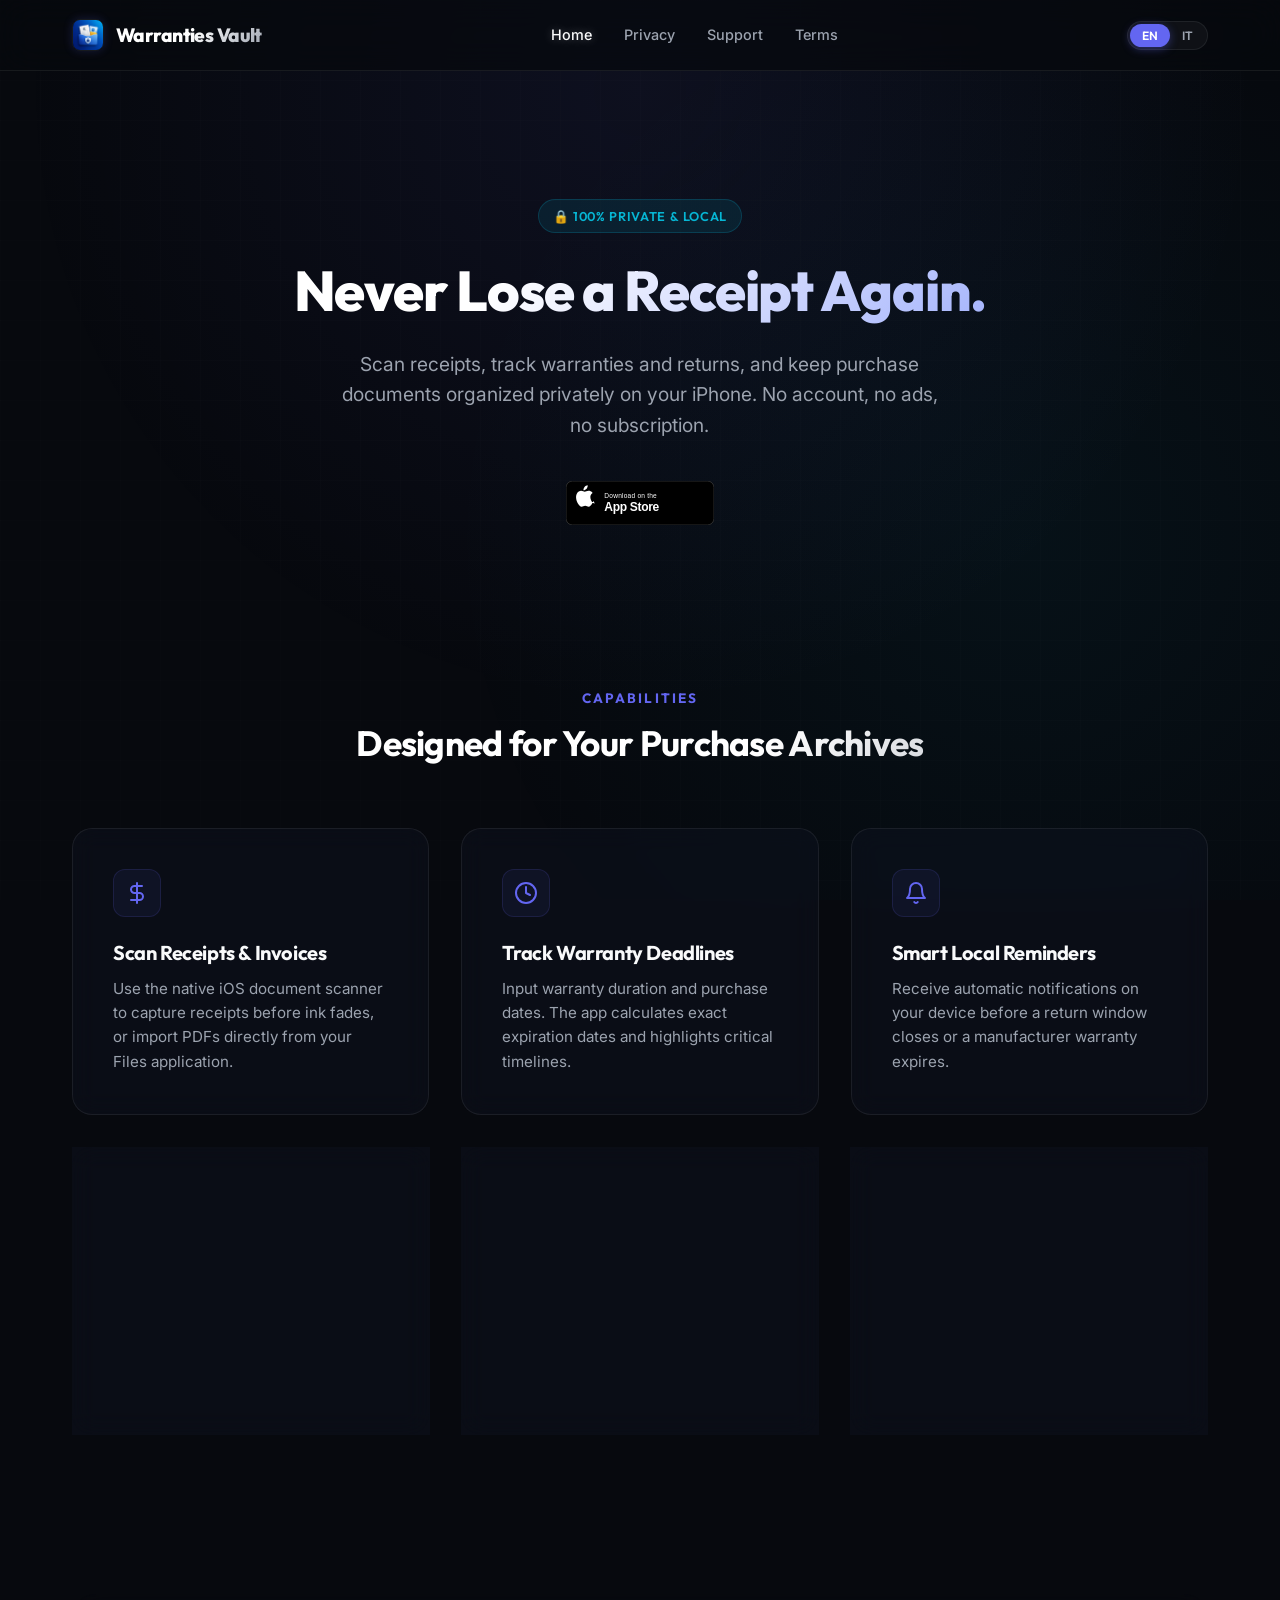
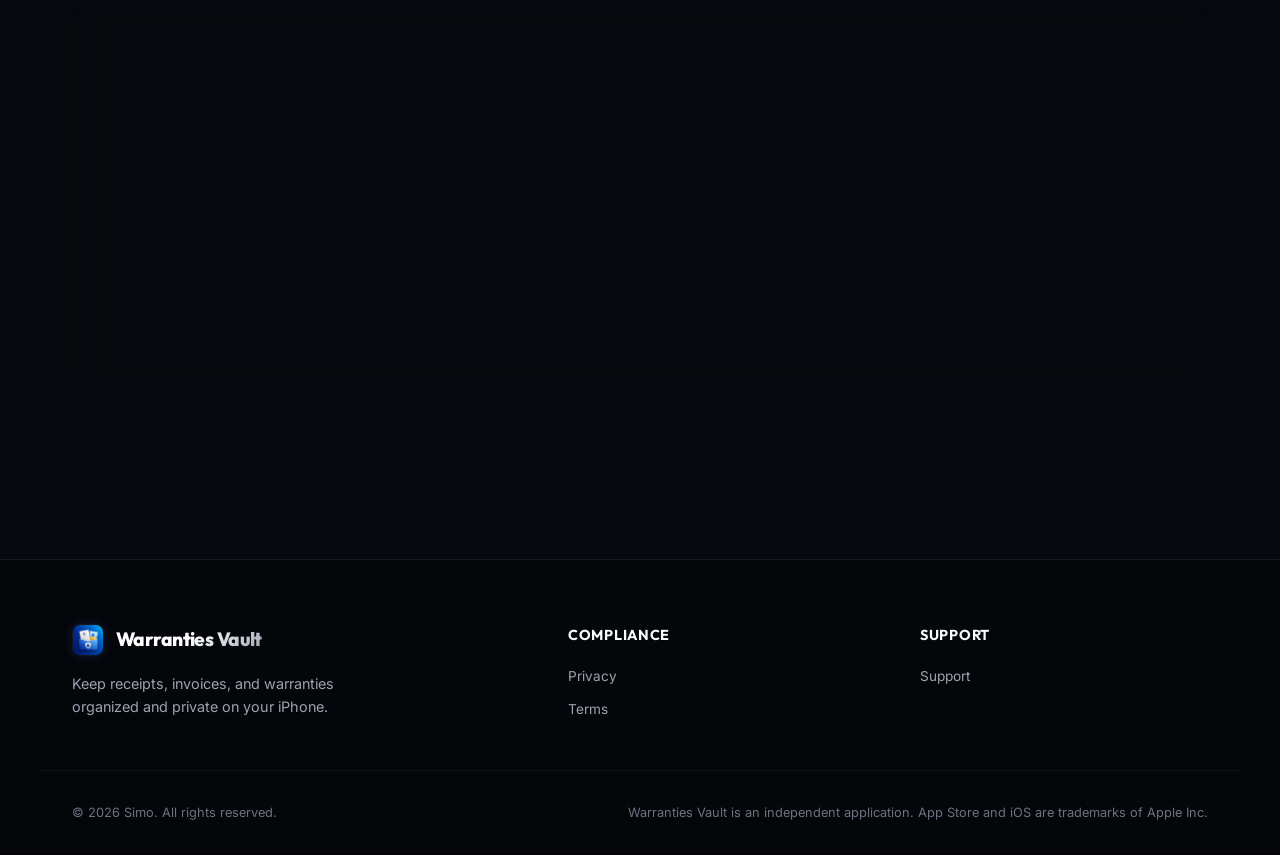
==== commit a234b365: "remove mock iPhone" ====
--- a/docs/index.html
+++ b/docs/index.html
@@ -48,55 +48,6 @@
           <a href="#" class="btn-appstore">
             <img src="assets/appstore.svg" alt="Download on the App Store">
           </a>
-        </div>
-      </div>
-      
-      <div class="hero-mockup-wrapper">
-        <div class="glow-backdrop"></div>
-        <div class="phone-mockup-container">
-          <div class="mockup-ui">
-            <div class="mockup-header">
-              <div class="mockup-logo-area">
-                <div class="mockup-logo"></div>
-                <span class="mockup-logo-text" data-i18n="mockup_logo_text">Warranties Vault</span>
-              </div>
-              <div class="mockup-status-dot"></div>
-            </div>
-            
-            <div class="mockup-list">
-              <div class="mockup-card">
-                <div class="mockup-card-left">
-                  <span class="mockup-card-title" data-i18n="mockup_c1_title">iPhone 15 Pro Max</span>
-                  <span class="mockup-card-sub" data-i18n="mockup_c1_sub">Apple Store — $1,199</span>
-                </div>
-                <span class="mockup-card-badge badge-cyan" data-i18n="mockup_c1_badge">18 Months Left</span>
-              </div>
-              
-              <div class="mockup-card">
-                <div class="mockup-card-left">
-                  <span class="mockup-card-title" data-i18n="mockup_c2_title">Office Desk Chair</span>
-                  <span class="mockup-card-sub" data-i18n="mockup_c2_sub">IKEA — $249</span>
-                </div>
-                <span class="mockup-card-badge badge-yellow" data-i18n="mockup_c2_badge">Expires in 6 Days</span>
-              </div>
-
-              <div class="mockup-card">
-                <div class="mockup-card-left">
-                  <span class="mockup-card-title" data-i18n="mockup_c3_title">Coffee Machine</span>
-                  <span class="mockup-card-sub" data-i18n="mockup_c3_sub">Amazon — $599</span>
-                </div>
-                <span class="mockup-card-badge badge-cyan" data-i18n="mockup_c3_badge">3 Years Left</span>
-              </div>
-
-              <div class="mockup-card">
-                <div class="mockup-card-left">
-                  <span class="mockup-card-title" data-i18n="mockup_c4_title">Noise Canceling Headphones</span>
-                  <span class="mockup-card-sub" data-i18n="mockup_c4_sub">Sony — $349</span>
-                </div>
-                <span class="mockup-card-badge badge-cyan" data-i18n="mockup_c4_badge">9 Months Left</span>
-              </div>
-            </div>
-          </div>
         </div>
       </div>
     </div>
--- a/docs/style.css
+++ b/docs/style.css
@@ -211,16 +211,18 @@
 }
 
 .hero-grid {
-  display: grid;
-  grid-template-columns: 1.2fr 0.8fr;
-  gap: 4rem;
+  display: flex;
+  justify-content: center;
   align-items: center;
 }
 
 .hero-content {
   display: flex;
   flex-direction: column;
+  align-items: center;
+  text-align: center;
   gap: 1.5rem;
+  max-width: 800px;
 }
 
 .badge-privacy {
@@ -240,6 +242,10 @@
   text-transform: uppercase;
 }
 
+.hero-content .badge-privacy {
+  align-self: center;
+}
+
 .hero-title {
   font-size: 3.5rem;
   font-weight: 800;
@@ -257,6 +263,7 @@
 .hero-ctas {
   display: flex;
   align-items: center;
+  justify-content: center;
   gap: 1.25rem;
   margin-top: 1rem;
 }
